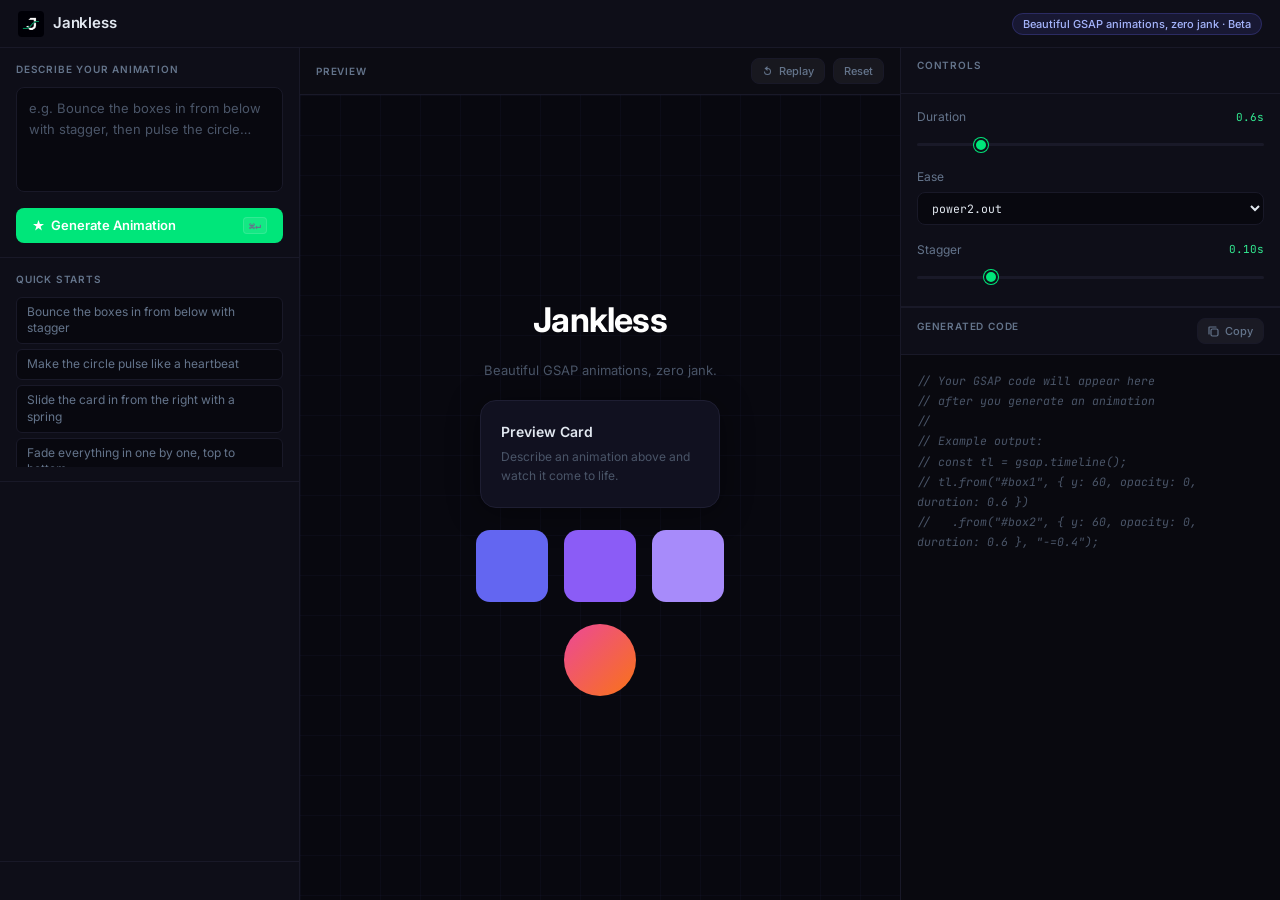
==== index.html @ 8157ffd9 "Move controls to top-right, code to bottom-right" ====
<!DOCTYPE html>
<html lang="en">
<head>
  <meta charset="UTF-8">
  <meta name="viewport" content="width=device-width, initial-scale=1.0">
  <title>Jankless — Unjank your Animations</title>
  <link rel="icon" type="image/png" href="assets-logo/electric green j.png">

  <!-- Open Graph / link preview -->
  <meta property="og:type"        content="website">
  <meta property="og:url"         content="https://jankless.netlify.app">
  <meta property="og:title"       content="Jankless — Unjank your Animations">
  <meta property="og:description" content="AI-powered GSAP animation studio. Describe what you want, get production-ready animation code instantly.">
  <meta property="og:image"       content="https://jankless.netlify.app/assets-logo/og-image.png">
  <meta property="og:image:width"  content="1200">
  <meta property="og:image:height" content="630">

  <!-- Twitter / X -->
  <meta name="twitter:card"        content="summary_large_image">
  <meta name="twitter:title"       content="Jankless — Unjank your Animations">
  <meta name="twitter:description" content="AI-powered GSAP animation studio. Describe what you want, get production-ready animation code instantly.">
  <meta name="twitter:image"       content="https://jankless.netlify.app/assets-logo/og-image.png">
  <link rel="stylesheet" href="style.css">
  <link rel="preconnect" href="https://fonts.googleapis.com">
  <link href="https://fonts.googleapis.com/css2?family=Inter:wght@400;500;600;700&family=JetBrains+Mono:wght@400;500&display=swap" rel="stylesheet">
</head>
<body>
  <header>
    <div class="logo">
      <img src="assets-logo/electric green j.png" alt="Jankless" class="logo-icon">
      Jankless
    </div>
    <div class="header-right">
      <span class="badge">Beautiful GSAP animations, zero jank · Beta</span>
    </div>
  </header>

  <main>
    <!-- LEFT: Controls -->
    <aside class="panel panel-left">

      <div class="panel-section">
        <label class="panel-label">Describe your animation</label>
        <textarea
          id="prompt"
          class="prompt-input"
          placeholder="e.g. Bounce the boxes in from below with stagger, then pulse the circle…"
          rows="4"
        ></textarea>
        <button id="generate-btn" class="btn btn-primary">
          <svg width="13" height="13" viewBox="0 0 13 13" fill="none">
            <path d="M6.5 1L7.9 5H12L8.6 7.4 9.9 11.5 6.5 9 3.1 11.5 4.4 7.4 1 5H5.1L6.5 1Z" fill="currentColor"/>
          </svg>
          Generate Animation
          <span class="kbd">⌘↵</span>
        </button>
      </div>

      <div class="panel-section suggestions-section">
        <label class="panel-label">Quick starts</label>
        <div id="suggestions" class="suggestions"></div>
      </div>

      <div class="status-bar">
        <div id="status" class="status"></div>
      </div>
    </aside>

    <!-- CENTER: Canvas -->
    <div class="panel panel-center">
      <div class="canvas-header">
        <span class="canvas-label">Preview</span>
        <div class="canvas-controls">
          <button id="replay-btn" class="btn btn-sm">
            <svg width="11" height="11" viewBox="0 0 11 11" fill="none">
              <path d="M2 5.5A3.5 3.5 0 1 0 5.5 2V0L2.5 2.5 5.5 5V3A2.5 2.5 0 1 1 3 5.5H2Z" fill="currentColor"/>
            </svg>
            Replay
          </button>
          <button id="reset-btn" class="btn btn-sm">Reset</button>
        </div>
      </div>
      <iframe
        id="canvas-frame"
        src="sandbox.html"
        sandbox="allow-scripts allow-same-origin"
        class="canvas-frame"
        title="Animation Preview"
      ></iframe>
    </div>

    <!-- RIGHT: Controls (top) + Code (bottom) -->
    <aside class="panel panel-right">

      <!-- TOP: Controls -->
      <div class="right-controls">
        <div class="panel-header">
          <span class="panel-label">Controls</span>
        </div>
        <div class="controls-body">
          <div class="control-group">
            <div class="control-row">
              <span class="control-label">Duration</span>
              <span class="control-value" id="duration-val">0.6s</span>
            </div>
            <input type="range" id="duration" class="slider" min="0.1" max="3" step="0.1" value="0.6">
          </div>

          <div class="control-group">
            <div class="control-row">
              <span class="control-label">Ease</span>
            </div>
            <select id="ease" class="select">
              <option value="power2.out">power2.out</option>
              <option value="power3.out">power3.out</option>
              <option value="expo.out">expo.out</option>
              <option value="elastic.out(1,0.3)">elastic.out</option>
              <option value="back.out(1.7)">back.out</option>
              <option value="bounce.out">bounce.out</option>
              <option value="sine.inOut">sine.inOut</option>
              <option value="linear">linear</option>
            </select>
          </div>

          <div class="control-group">
            <div class="control-row">
              <span class="control-label">Stagger</span>
              <span class="control-value" id="stagger-val">0.10s</span>
            </div>
            <input type="range" id="stagger" class="slider" min="0" max="0.5" step="0.05" value="0.1">
          </div>
        </div>
      </div>

      <!-- BOTTOM: Generated Code -->
      <div class="right-code">
        <div class="panel-header">
          <span class="panel-label">Generated Code</span>
          <button id="copy-btn" class="btn btn-sm">
            <svg width="11" height="11" viewBox="0 0 11 11" fill="none">
              <rect x="3" y="3" width="7" height="7" rx="1.5" stroke="currentColor" stroke-width="1.2"/>
              <path d="M1 8V1.5A.5.5 0 0 1 1.5 1H8" stroke="currentColor" stroke-width="1.2" stroke-linecap="round"/>
            </svg>
            Copy
          </button>
        </div>
        <pre id="code-display" class="code-display"><span class="code-placeholder">// Your GSAP code will appear here
// after you generate an animation
//
// Example output:
// const tl = gsap.timeline();
// tl.from("#box1", { y: 60, opacity: 0, duration: 0.6 })
//   .from("#box2", { y: 60, opacity: 0, duration: 0.6 }, "-=0.4");</span></pre>
      </div>

    </aside>
  </main>

  <script src="app.js"></script>
</body>
</html>
---- style.css ----
/* Jankless — AI GSAP Studio */

:root {
  --bg:         #08080f;
  --panel-bg:   #0e0e18;
  --border:     #191928;
  --accent:     #00e67a;
  --accent-h:   #33ed93;
  --text:       #e2e8f0;
  --muted:      #4a5568;
  --muted-mid:  #64748b;
  --success:    #22c55e;
  --error:      #ef4444;
  --warning:    #f59e0b;
  --code-bg:    #09090f;
  --radius:     8px;
  --radius-lg:  12px;
}

*, *::before, *::after { margin: 0; padding: 0; box-sizing: border-box; }

html, body {
  height: 100%;
  font-family: 'Inter', -apple-system, BlinkMacSystemFont, sans-serif;
  background: var(--bg);
  color: var(--text);
  font-size: 13px;
  line-height: 1.5;
  overflow: hidden;
  -webkit-font-smoothing: antialiased;
}

/* ─── Header ──────────────────────────────────────── */

header {
  display: flex;
  align-items: center;
  justify-content: space-between;
  padding: 0 18px;
  height: 48px;
  border-bottom: 1px solid var(--border);
  background: var(--panel-bg);
  flex-shrink: 0;
  position: relative;
  z-index: 10;
}

.logo {
  display: flex;
  align-items: center;
  gap: 9px;
  font-weight: 600;
  font-size: 15px;
  color: var(--text);
  letter-spacing: -0.2px;
}

.logo-icon {
  width: 26px;
  height: 26px;
  object-fit: contain;
  border-radius: 4px;
}

.badge {
  background: rgba(99,102,241,0.12);
  color: #a5b4fc;
  border: 1px solid rgba(99,102,241,0.25);
  border-radius: 20px;
  padding: 3px 10px;
  font-size: 11px;
  font-weight: 500;
}

/* ─── Layout ──────────────────────────────────────── */

main {
  display: grid;
  grid-template-columns: 300px 1fr 380px;
  height: calc(100vh - 48px);
}

.panel {
  display: flex;
  flex-direction: column;
  overflow: hidden;
}

.panel-left {
  background: var(--panel-bg);
  border-right: 1px solid var(--border);
}

.panel-center {
  background: var(--bg);
}

.panel-right {
  background: var(--panel-bg);
  border-left: 1px solid var(--border);
}

/* ─── Right panel split ────────────────────────────── */

.right-controls {
  flex-shrink: 0;
  border-bottom: 2px solid var(--border);
  display: flex;
  flex-direction: column;
}

.controls-body {
  padding: 14px 16px 6px;
  overflow-y: auto;
}

.right-code {
  flex: 1;
  display: flex;
  flex-direction: column;
  min-height: 0;
}

/* ─── Panel Sections ──────────────────────────────── */

.panel-section {
  padding: 14px 16px;
  border-bottom: 1px solid var(--border);
  flex-shrink: 0;
}

.suggestions-section {
  flex-shrink: 0;
}

.status-bar {
  border-top: 1px solid var(--border);
  margin-top: auto;
  flex-shrink: 0;
}

.panel-label {
  display: block;
  font-size: 10px;
  font-weight: 600;
  text-transform: uppercase;
  letter-spacing: 0.08em;
  color: var(--muted-mid);
  margin-bottom: 10px;
}

/* ─── Prompt ──────────────────────────────────────── */

.prompt-input {
  width: 100%;
  background: var(--bg);
  border: 1px solid var(--border);
  border-radius: var(--radius);
  color: var(--text);
  font-family: inherit;
  font-size: 13px;
  padding: 10px 12px;
  resize: none;
  outline: none;
  line-height: 1.6;
  transition: border-color 0.15s;
}

.prompt-input:focus {
  border-color: var(--accent);
}

.prompt-input::placeholder {
  color: var(--muted);
}

/* ─── Buttons ─────────────────────────────────────── */

.btn {
  display: inline-flex;
  align-items: center;
  gap: 6px;
  border: none;
  cursor: pointer;
  font-family: inherit;
  font-weight: 500;
  border-radius: var(--radius);
  transition: all 0.15s ease;
  white-space: nowrap;
}

.btn-primary {
  width: 100%;
  justify-content: center;
  background: var(--accent);
  color: white;
  padding: 9px 16px;
  font-size: 13px;
  margin-top: 10px;
  font-weight: 600;
}

.btn-primary:hover:not(:disabled) {
  background: var(--accent-h);
  transform: translateY(-1px);
  box-shadow: 0 4px 12px rgba(99,102,241,0.35);
}

.btn-primary:active:not(:disabled) {
  transform: translateY(0);
}

.btn-primary:disabled {
  opacity: 0.45;
  cursor: not-allowed;
}

.btn-primary.generating {
  animation: pulse-btn 1.5s ease-in-out infinite;
}

@keyframes pulse-btn {
  0%, 100% { opacity: 1; }
  50% { opacity: 0.65; }
}

.kbd {
  margin-left: auto;
  background: rgba(255,255,255,0.08);
  border: 1px solid rgba(255,255,255,0.12);
  border-radius: 4px;
  padding: 1px 5px;
  font-size: 10px;
  font-family: 'JetBrains Mono', monospace;
  color: var(--muted-mid);
}

.btn-sm {
  background: rgba(255,255,255,0.05);
  border: 1px solid var(--border);
  color: var(--muted-mid);
  padding: 5px 10px;
  font-size: 11px;
}

.btn-sm:hover {
  background: rgba(255,255,255,0.09);
  color: var(--text);
  border-color: rgba(255,255,255,0.15);
}

/* ─── Suggestions ─────────────────────────────────── */

.suggestions {
  display: flex;
  flex-direction: column;
  gap: 5px;
  max-height: 170px;
  overflow-y: auto;
}

.suggestion-chip {
  background: var(--bg);
  border: 1px solid var(--border);
  border-radius: 6px;
  color: var(--muted-mid);
  padding: 6px 10px;
  font-family: inherit;
  font-size: 12px;
  text-align: left;
  cursor: pointer;
  transition: all 0.15s;
  line-height: 1.4;
}

.suggestion-chip:hover {
  border-color: rgba(99,102,241,0.5);
  color: var(--text);
  background: rgba(99,102,241,0.06);
}

/* ─── Controls ────────────────────────────────────── */

.control-group {
  margin-bottom: 16px;
}

.control-row {
  display: flex;
  justify-content: space-between;
  align-items: center;
  margin-bottom: 6px;
}

.control-label {
  font-size: 12px;
  color: var(--muted-mid);
}

.control-value {
  font-size: 11px;
  color: var(--accent-h);
  font-family: 'JetBrains Mono', monospace;
}

.slider {
  width: 100%;
  -webkit-appearance: none;
  height: 3px;
  background: var(--border);
  border-radius: 2px;
  outline: none;
  cursor: pointer;
}

.slider::-webkit-slider-thumb {
  -webkit-appearance: none;
  width: 14px;
  height: 14px;
  border-radius: 50%;
  background: var(--accent);
  cursor: pointer;
  border: 2px solid var(--panel-bg);
  box-shadow: 0 0 0 1px var(--accent);
  transition: transform 0.1s;
}

.slider::-webkit-slider-thumb:hover {
  transform: scale(1.2);
}

.select {
  width: 100%;
  background: var(--bg);
  border: 1px solid var(--border);
  border-radius: var(--radius);
  color: var(--text);
  font-family: 'JetBrains Mono', monospace;
  font-size: 11.5px;
  padding: 7px 10px;
  outline: none;
  cursor: pointer;
  transition: border-color 0.15s;
}

.select:focus {
  border-color: var(--accent);
}

/* ─── Status ──────────────────────────────────────── */

.status {
  padding: 10px 16px;
  font-size: 12px;
  color: var(--muted-mid);
  min-height: 38px;
  display: flex;
  align-items: center;
}

.status.loading  { color: var(--accent-h); }
.status.success  { color: var(--success); }
.status.error    { color: var(--error); }

/* ─── Canvas Panel ────────────────────────────────── */

.canvas-header {
  display: flex;
  align-items: center;
  justify-content: space-between;
  padding: 10px 16px;
  border-bottom: 1px solid var(--border);
  flex-shrink: 0;
  background: rgba(255,255,255,0.015);
}

.canvas-label {
  font-size: 10px;
  font-weight: 600;
  text-transform: uppercase;
  letter-spacing: 0.08em;
  color: var(--muted-mid);
}

.canvas-controls {
  display: flex;
  gap: 8px;
}

.canvas-frame {
  width: 100%;
  flex: 1;
  border: none;
  display: block;
  min-height: 0;
}

/* ─── Code Panel ──────────────────────────────────── */

.panel-header {
  display: flex;
  align-items: center;
  justify-content: space-between;
  padding: 10px 16px;
  border-bottom: 1px solid var(--border);
  flex-shrink: 0;
}

.code-display {
  flex: 1;
  overflow-y: auto;
  padding: 16px;
  font-family: 'JetBrains Mono', monospace;
  font-size: 11.5px;
  line-height: 1.75;
  color: #6effc0;
  white-space: pre-wrap;
  word-break: break-word;
  background: var(--code-bg);
  min-height: 0;
}

.code-placeholder {
  color: var(--muted);
  font-style: italic;
}

/* ─── Scrollbars ──────────────────────────────────── */

::-webkit-scrollbar { width: 5px; }
::-webkit-scrollbar-track { background: transparent; }
::-webkit-scrollbar-thumb {
  background: var(--border);
  border-radius: 3px;
}
::-webkit-scrollbar-thumb:hover { background: var(--muted); }
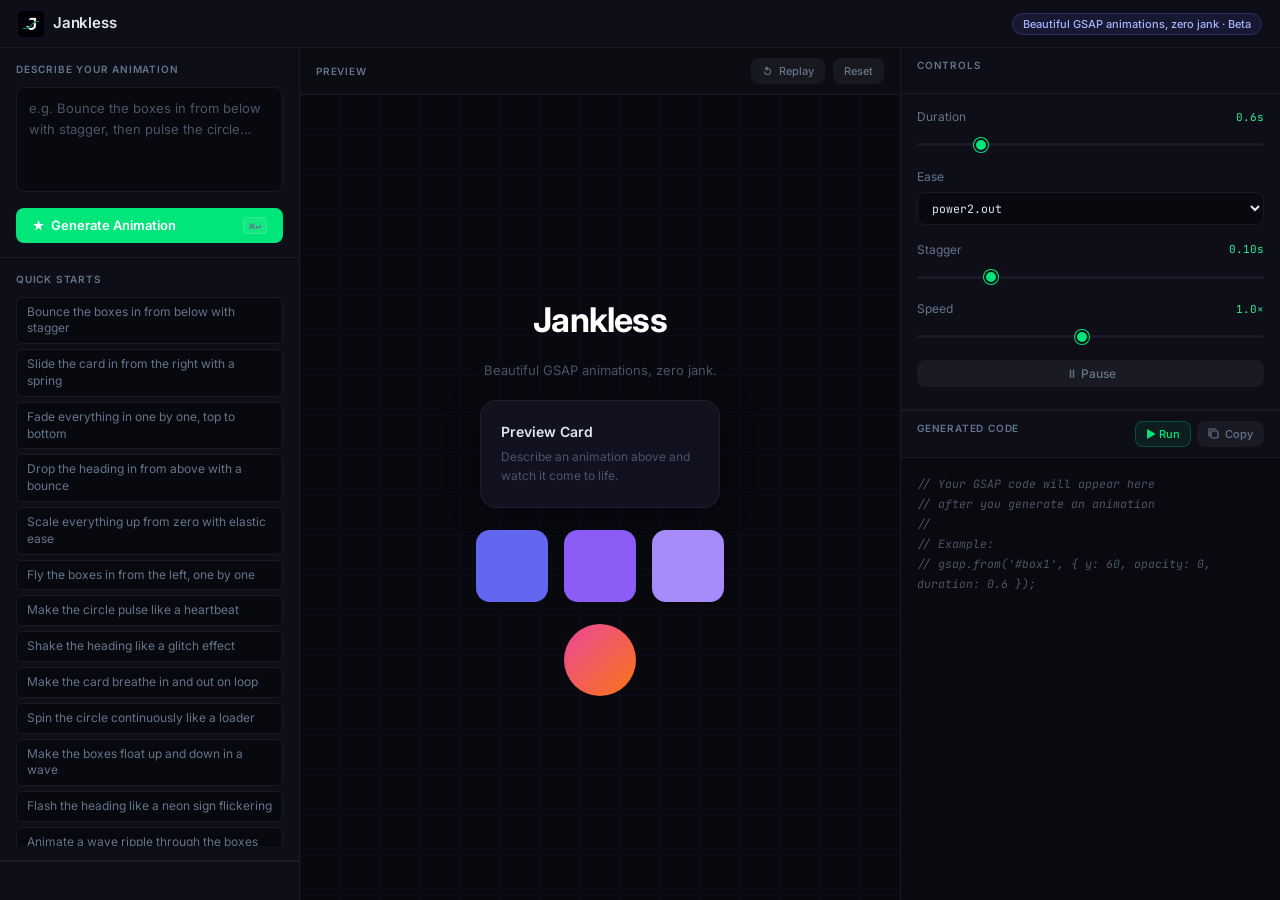
==== commit e8344d16: "Add editable code editor, speed slider, and pause/play controls" ====
--- a/index.html
+++ b/index.html
@@ -129,6 +129,18 @@
             </div>
             <input type="range" id="stagger" class="slider" min="0" max="0.5" step="0.05" value="0.1">
           </div>
+
+          <div class="control-group">
+            <div class="control-row">
+              <span class="control-label">Speed</span>
+              <span class="control-value" id="timescale-val">1.0×</span>
+            </div>
+            <input type="range" id="timescale" class="slider" min="0.1" max="2" step="0.1" value="1">
+          </div>
+
+          <div class="control-group">
+            <button id="pause-btn" class="btn btn-sm btn-transport">⏸ Pause</button>
+          </div>
         </div>
       </div>
 
@@ -136,21 +148,23 @@
       <div class="right-code">
         <div class="panel-header">
           <span class="panel-label">Generated Code</span>
-          <button id="copy-btn" class="btn btn-sm">
-            <svg width="11" height="11" viewBox="0 0 11 11" fill="none">
-              <rect x="3" y="3" width="7" height="7" rx="1.5" stroke="currentColor" stroke-width="1.2"/>
-              <path d="M1 8V1.5A.5.5 0 0 1 1.5 1H8" stroke="currentColor" stroke-width="1.2" stroke-linecap="round"/>
-            </svg>
-            Copy
-          </button>
+          <div class="code-actions">
+            <button id="run-btn" class="btn btn-sm btn-run">▶ Run</button>
+            <button id="copy-btn" class="btn btn-sm">
+              <svg width="11" height="11" viewBox="0 0 11 11" fill="none">
+                <rect x="3" y="3" width="7" height="7" rx="1.5" stroke="currentColor" stroke-width="1.2"/>
+                <path d="M1 8V1.5A.5.5 0 0 1 1.5 1H8" stroke="currentColor" stroke-width="1.2" stroke-linecap="round"/>
+              </svg>
+              Copy
+            </button>
+          </div>
         </div>
-        <pre id="code-display" class="code-display"><span class="code-placeholder">// Your GSAP code will appear here
-// after you generate an animation
-//
-// Example output:
-// const tl = gsap.timeline();
-// tl.from("#box1", { y: 60, opacity: 0, duration: 0.6 })
-//   .from("#box2", { y: 60, opacity: 0, duration: 0.6 }, "-=0.4");</span></pre>
+        <textarea
+          id="code-display"
+          class="code-display"
+          spellcheck="false"
+          placeholder="// Your GSAP code will appear here&#10;// after you generate an animation&#10;//&#10;// Example:&#10;// gsap.from('#box1', { y: 60, opacity: 0, duration: 0.6 });"
+        ></textarea>
       </div>
 
     </aside>
--- a/style.css
+++ b/style.css
@@ -130,7 +130,10 @@
 }
 
 .suggestions-section {
-  flex-shrink: 0;
+  flex: 1;
+  overflow: hidden;
+  display: flex;
+  flex-direction: column;
 }
 
 .status-bar {
@@ -255,8 +258,9 @@
   display: flex;
   flex-direction: column;
   gap: 5px;
-  max-height: 170px;
+  flex: 1;
   overflow-y: auto;
+  padding-bottom: 8px;
 }
 
 .suggestion-chip {
@@ -414,15 +418,61 @@
   font-size: 11.5px;
   line-height: 1.75;
   color: #6effc0;
-  white-space: pre-wrap;
+  white-space: pre;
   word-break: break-word;
   background: var(--code-bg);
   min-height: 0;
-}
-
-.code-placeholder {
+  /* textarea resets */
+  border: none;
+  outline: none;
+  resize: none;
+  width: 100%;
+  tab-size: 2;
+}
+
+.code-display::placeholder {
   color: var(--muted);
   font-style: italic;
+  white-space: pre-line;
+}
+
+.code-display:disabled {
+  opacity: 0.55;
+  cursor: not-allowed;
+}
+
+/* ─── Code panel header actions ──────────────────── */
+
+.code-actions {
+  display: flex;
+  gap: 6px;
+  align-items: center;
+}
+
+.btn-run {
+  background: rgba(0,230,122,0.08);
+  border: 1px solid rgba(0,230,122,0.25);
+  color: var(--accent);
+}
+
+.btn-run:hover {
+  background: rgba(0,230,122,0.15);
+  border-color: rgba(0,230,122,0.45);
+  color: var(--accent-h);
+}
+
+/* ─── Transport controls ──────────────────────────── */
+
+.btn-transport {
+  width: 100%;
+  justify-content: center;
+  font-size: 12px;
+}
+
+.btn-transport.paused {
+  background: rgba(0,230,122,0.08);
+  border-color: rgba(0,230,122,0.3);
+  color: var(--accent);
 }
 
 /* ─── Scrollbars ──────────────────────────────────── */
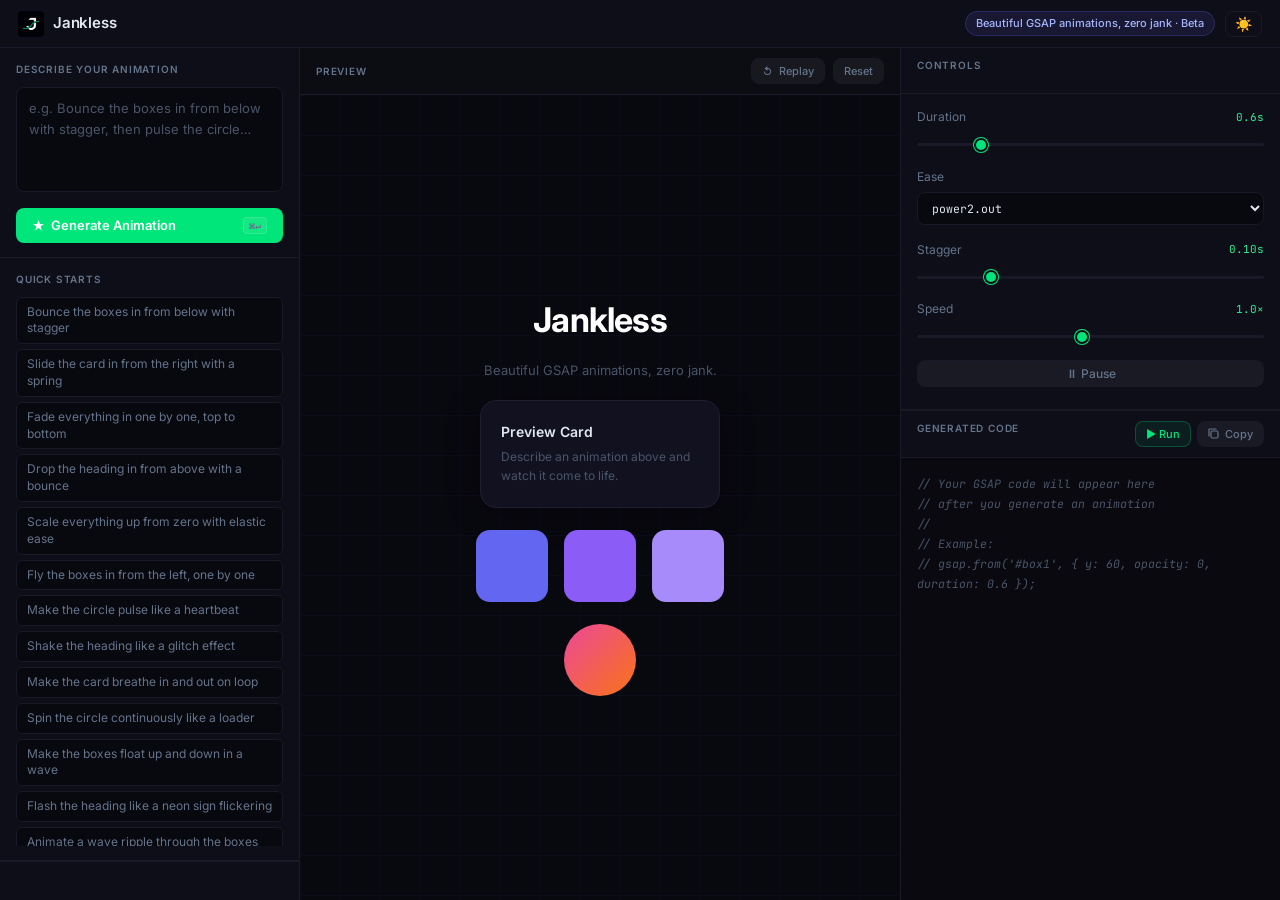
==== commit 8af08072: "Add light/dark mode toggle with localStorage persistence" ====
--- a/index.html
+++ b/index.html
@@ -30,8 +30,9 @@
       <img src="assets-logo/electric green j.png" alt="Jankless" class="logo-icon">
       Jankless
     </div>
-    <div class="header-right">
+    <div class="header-right" style="display:flex;align-items:center;gap:10px;">
       <span class="badge">Beautiful GSAP animations, zero jank · Beta</span>
+      <button id="theme-btn" class="btn-theme" title="Toggle light / dark mode">☀️</button>
     </div>
   </header>
 
--- a/style.css
+++ b/style.css
@@ -13,8 +13,27 @@
   --error:      #ef4444;
   --warning:    #f59e0b;
   --code-bg:    #09090f;
+  --code-color: #6effc0;
   --radius:     8px;
   --radius-lg:  12px;
+}
+
+/* ─── Light mode overrides ────────────────────────── */
+
+[data-theme="light"] {
+  --bg:         #f0f4f8;
+  --panel-bg:   #ffffff;
+  --border:     #dde3ec;
+  --accent:     #00a852;
+  --accent-h:   #00c462;
+  --text:       #1a202c;
+  --muted:      #b0bec5;
+  --muted-mid:  #64748b;
+  --success:    #16a34a;
+  --error:      #dc2626;
+  --warning:    #d97706;
+  --code-bg:    #f1f5f9;
+  --code-color: #166534;
 }
 
 *, *::before, *::after { margin: 0; padding: 0; box-sizing: border-box; }
@@ -417,7 +436,7 @@
   font-family: 'JetBrains Mono', monospace;
   font-size: 11.5px;
   line-height: 1.75;
-  color: #6effc0;
+  color: var(--code-color);
   white-space: pre;
   word-break: break-word;
   background: var(--code-bg);
@@ -475,6 +494,73 @@
   color: var(--accent);
 }
 
+/* ─── Theme toggle button ─────────────────────────── */
+
+.btn-theme {
+  background: transparent;
+  border: 1px solid var(--border);
+  color: var(--muted-mid);
+  padding: 5px 9px;
+  font-size: 14px;
+  line-height: 1;
+  border-radius: var(--radius);
+  cursor: pointer;
+  transition: all 0.15s;
+}
+
+.btn-theme:hover {
+  border-color: rgba(255,255,255,0.2);
+  color: var(--text);
+  background: rgba(255,255,255,0.06);
+}
+
+[data-theme="light"] .btn-theme:hover {
+  border-color: rgba(0,0,0,0.15);
+  background: rgba(0,0,0,0.04);
+}
+
+/* ─── Light mode component overrides ─────────────── */
+
+[data-theme="light"] .badge {
+  background: rgba(0,168,82,0.08);
+  color: #166534;
+  border-color: rgba(0,168,82,0.2);
+}
+
+[data-theme="light"] .suggestion-chip {
+  background: #f8fafc;
+  color: #475569;
+}
+
+[data-theme="light"] .suggestion-chip:hover {
+  background: rgba(0,168,82,0.06);
+  border-color: rgba(0,168,82,0.3);
+  color: var(--text);
+}
+
+[data-theme="light"] .btn-run {
+  background: rgba(0,168,82,0.08);
+  border-color: rgba(0,168,82,0.25);
+}
+
+[data-theme="light"] .btn-run:hover {
+  background: rgba(0,168,82,0.14);
+  border-color: rgba(0,168,82,0.4);
+}
+
+[data-theme="light"] .btn-transport.paused {
+  background: rgba(0,168,82,0.08);
+  border-color: rgba(0,168,82,0.3);
+}
+
+[data-theme="light"] .btn-primary:hover:not(:disabled) {
+  box-shadow: 0 4px 12px rgba(0,168,82,0.25);
+}
+
+[data-theme="light"] header {
+  box-shadow: 0 1px 0 var(--border);
+}
+
 /* ─── Scrollbars ──────────────────────────────────── */
 
 ::-webkit-scrollbar { width: 5px; }
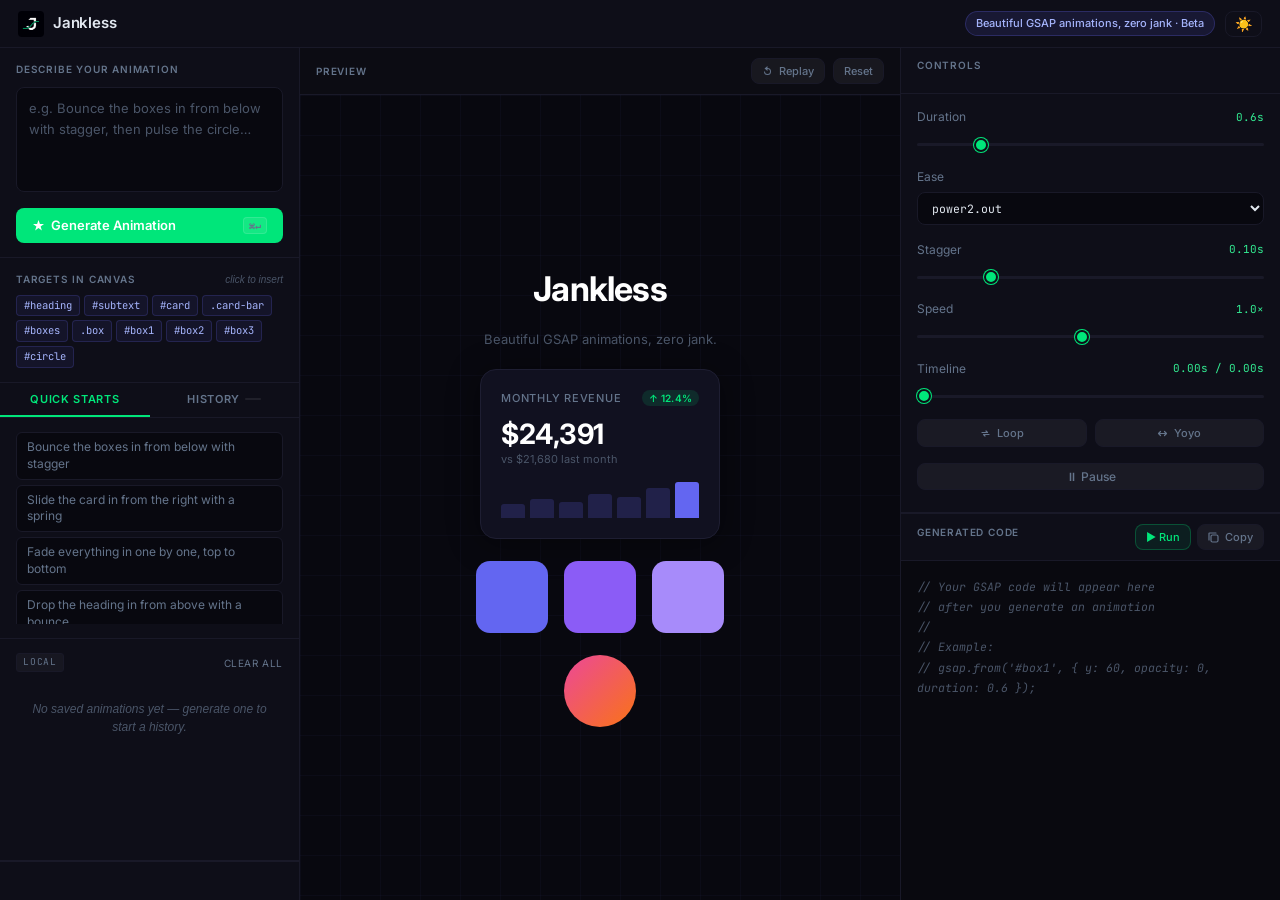
==== commit bb54b692: "Tier 1: timeline scrubber, loop/yoyo, targets, history (Supabase-ready) - Heading visibility: scoped" ====
--- a/index.html
+++ b/index.html
@@ -57,9 +57,29 @@
         </button>
       </div>
 
-      <div class="panel-section suggestions-section">
-        <label class="panel-label">Quick starts</label>
+      <div class="panel-section">
+        <div class="panel-label-row">
+          <label class="panel-label" style="margin-bottom:0;">Targets in canvas</label>
+          <span class="hint" title="Click a chip to insert this selector into your prompt.">click to insert</span>
+        </div>
+        <div id="targets" class="targets-row"></div>
+      </div>
+
+      <div class="panel-tabs">
+        <button class="panel-tab active" data-pane="quickstarts-section">Quick starts</button>
+        <button class="panel-tab" data-pane="history-section">History <span id="history-count" class="tab-count"></span></button>
+      </div>
+
+      <div class="panel-section suggestions-section" id="quickstarts-section">
         <div id="suggestions" class="suggestions"></div>
+      </div>
+
+      <div class="panel-section history-section" id="history-section" hidden>
+        <div class="history-header">
+          <span class="history-backend" id="history-backend">local</span>
+          <button id="history-clear" class="link-btn" title="Clear all saved animations">clear all</button>
+        </div>
+        <div id="history-list" class="history-list"></div>
       </div>
 
       <div class="status-bar">
@@ -137,6 +157,31 @@
               <span class="control-value" id="timescale-val">1.0×</span>
             </div>
             <input type="range" id="timescale" class="slider" min="0.1" max="2" step="0.1" value="1">
+          </div>
+
+          <div class="control-group">
+            <div class="control-row">
+              <span class="control-label">Timeline</span>
+              <span class="control-value" id="timeline-val">0.00s / 0.00s</span>
+            </div>
+            <input type="range" id="timeline-scrub" class="slider" min="0" max="1000" step="1" value="0">
+          </div>
+
+          <div class="control-group">
+            <div class="toggle-row">
+              <button id="loop-btn" class="btn btn-sm btn-toggle" title="Repeat the animation forever">
+                <svg width="11" height="11" viewBox="0 0 11 11" fill="none">
+                  <path d="M2 4.5h5.5L6 3M9 6.5H3.5L5 8" stroke="currentColor" stroke-width="1.2" stroke-linecap="round" stroke-linejoin="round"/>
+                </svg>
+                Loop
+              </button>
+              <button id="yoyo-btn" class="btn btn-sm btn-toggle" title="Play forward, then reverse, then forward…">
+                <svg width="11" height="11" viewBox="0 0 11 11" fill="none">
+                  <path d="M1.5 5.5h8M3.5 3.5L1.5 5.5l2 2M7.5 3.5l2 2-2 2" stroke="currentColor" stroke-width="1.2" stroke-linecap="round" stroke-linejoin="round"/>
+                </svg>
+                Yoyo
+              </button>
+            </div>
           </div>
 
           <div class="control-group">
@@ -171,6 +216,35 @@
     </aside>
   </main>
 
+  <!-- Mobile tab bar (hidden on desktop via CSS) -->
+  <nav class="mobile-tabs">
+    <button class="mobile-tab active" data-tab="create">
+      <svg viewBox="0 0 20 20" fill="none" xmlns="http://www.w3.org/2000/svg">
+        <path d="M13.586 3.586a2 2 0 1 1 2.828 2.828l-8.5 8.5A2 2 0 0 1 6.5 15.5H5a1 1 0 0 1-1-1v-1.5a2 2 0 0 1 .586-1.414l8.5-8.5Z" stroke="currentColor" stroke-width="1.5" stroke-linecap="round" stroke-linejoin="round"/>
+      </svg>
+      Create
+    </button>
+    <button class="mobile-tab" data-tab="preview">
+      <svg viewBox="0 0 20 20" fill="none" xmlns="http://www.w3.org/2000/svg">
+        <path d="M6.5 5.5 14 10l-7.5 4.5V5.5Z" stroke="currentColor" stroke-width="1.5" stroke-linecap="round" stroke-linejoin="round"/>
+        <circle cx="10" cy="10" r="8" stroke="currentColor" stroke-width="1.5"/>
+      </svg>
+      Preview
+    </button>
+    <button class="mobile-tab" data-tab="tweak">
+      <svg viewBox="0 0 20 20" fill="none" xmlns="http://www.w3.org/2000/svg">
+        <path d="M4 6h12M4 10h7M4 14h10" stroke="currentColor" stroke-width="1.5" stroke-linecap="round"/>
+        <circle cx="14" cy="6" r="2" stroke="currentColor" stroke-width="1.5"/>
+        <circle cx="9" cy="10" r="2" stroke="currentColor" stroke-width="1.5"/>
+        <circle cx="12" cy="14" r="2" stroke="currentColor" stroke-width="1.5"/>
+      </svg>
+      Tweak
+    </button>
+  </nav>
+
+  <!-- Optional Supabase: uncomment to enable cloud history. -->
+  <!-- <script src="https://cdn.jsdelivr.net/npm/@supabase/supabase-js@2"></script> -->
+  <script src="storage.js"></script>
   <script src="app.js"></script>
 </body>
 </html>
--- a/style.css
+++ b/style.css
@@ -561,6 +561,263 @@
   box-shadow: 0 1px 0 var(--border);
 }
 
+/* ─── Toggle buttons (Loop / Yoyo) ────────────────── */
+
+.toggle-row {
+  display: flex;
+  gap: 8px;
+}
+
+.btn-toggle {
+  flex: 1;
+  justify-content: center;
+  font-size: 11px;
+  padding: 6px 8px;
+}
+
+.btn-toggle.active {
+  background: rgba(0,230,122,0.1);
+  border-color: rgba(0,230,122,0.4);
+  color: var(--accent);
+}
+
+[data-theme="light"] .btn-toggle.active {
+  background: rgba(0,168,82,0.08);
+  border-color: rgba(0,168,82,0.35);
+  color: var(--accent);
+}
+
+/* ─── Targets row ─────────────────────────────────── */
+
+.panel-label-row {
+  display: flex;
+  align-items: baseline;
+  justify-content: space-between;
+  margin-bottom: 8px;
+}
+
+.hint {
+  font-size: 10px;
+  color: var(--muted);
+  font-style: italic;
+}
+
+.targets-row {
+  display: flex;
+  flex-wrap: wrap;
+  gap: 4px;
+  max-height: 84px;
+  overflow-y: auto;
+}
+
+.target-chip {
+  background: rgba(99,102,241,0.08);
+  border: 1px solid rgba(99,102,241,0.2);
+  color: #a5b4fc;
+  font-family: 'JetBrains Mono', monospace;
+  font-size: 10.5px;
+  padding: 2px 7px;
+  border-radius: 4px;
+  cursor: pointer;
+  transition: all 0.12s;
+  line-height: 1.5;
+}
+
+.target-chip:hover {
+  background: rgba(99,102,241,0.18);
+  border-color: rgba(99,102,241,0.45);
+  color: #c7d2fe;
+}
+
+[data-theme="light"] .target-chip {
+  background: rgba(99,102,241,0.07);
+  border-color: rgba(99,102,241,0.22);
+  color: #4338ca;
+}
+
+[data-theme="light"] .target-chip:hover {
+  background: rgba(99,102,241,0.14);
+  color: #312e81;
+}
+
+/* ─── Panel tabs (Quick starts / History) ─────────── */
+
+.panel-tabs {
+  display: flex;
+  border-bottom: 1px solid var(--border);
+  background: var(--panel-bg);
+  flex-shrink: 0;
+}
+
+.panel-tab {
+  flex: 1;
+  background: transparent;
+  border: none;
+  color: var(--muted-mid);
+  font-family: inherit;
+  font-size: 11px;
+  font-weight: 600;
+  text-transform: uppercase;
+  letter-spacing: 0.06em;
+  padding: 9px 12px;
+  cursor: pointer;
+  border-bottom: 2px solid transparent;
+  transition: all 0.15s;
+  display: flex;
+  align-items: center;
+  justify-content: center;
+  gap: 5px;
+}
+
+.panel-tab:hover {
+  color: var(--text);
+}
+
+.panel-tab.active {
+  color: var(--accent);
+  border-bottom-color: var(--accent);
+}
+
+.tab-count {
+  background: rgba(255,255,255,0.08);
+  color: var(--muted-mid);
+  font-size: 10px;
+  font-weight: 500;
+  padding: 1px 6px;
+  border-radius: 8px;
+  min-width: 16px;
+  text-align: center;
+}
+
+.panel-tab.active .tab-count {
+  background: rgba(0,230,122,0.15);
+  color: var(--accent);
+}
+
+[data-theme="light"] .tab-count {
+  background: rgba(0,0,0,0.06);
+}
+
+[data-theme="light"] .panel-tab.active .tab-count {
+  background: rgba(0,168,82,0.12);
+}
+
+/* ─── History list ────────────────────────────────── */
+
+.history-section {
+  flex: 1;
+  overflow: hidden;
+  display: flex;
+  flex-direction: column;
+}
+
+.history-header {
+  display: flex;
+  align-items: center;
+  justify-content: space-between;
+  margin-bottom: 8px;
+}
+
+.history-backend {
+  font-family: 'JetBrains Mono', monospace;
+  font-size: 9.5px;
+  text-transform: uppercase;
+  letter-spacing: 0.08em;
+  color: var(--muted-mid);
+  background: rgba(255,255,255,0.04);
+  border: 1px solid var(--border);
+  padding: 1px 6px;
+  border-radius: 3px;
+}
+
+.history-backend.supabase {
+  color: #34d399;
+  border-color: rgba(52,211,153,0.3);
+  background: rgba(52,211,153,0.08);
+}
+
+.link-btn {
+  background: transparent;
+  border: none;
+  color: var(--muted-mid);
+  font-family: inherit;
+  font-size: 10px;
+  text-transform: uppercase;
+  letter-spacing: 0.06em;
+  cursor: pointer;
+  padding: 0;
+}
+
+.link-btn:hover { color: var(--error); }
+
+.history-list {
+  display: flex;
+  flex-direction: column;
+  gap: 4px;
+  flex: 1;
+  overflow-y: auto;
+  padding-bottom: 8px;
+}
+
+.history-item {
+  background: var(--bg);
+  border: 1px solid var(--border);
+  border-radius: 6px;
+  padding: 8px 10px;
+  cursor: pointer;
+  transition: all 0.12s;
+  position: relative;
+}
+
+.history-item:hover {
+  border-color: rgba(99,102,241,0.4);
+  background: rgba(99,102,241,0.04);
+}
+
+.history-item-prompt {
+  font-size: 12px;
+  color: var(--text);
+  line-height: 1.4;
+  margin-bottom: 4px;
+  overflow: hidden;
+  text-overflow: ellipsis;
+  display: -webkit-box;
+  -webkit-line-clamp: 2;
+  -webkit-box-orient: vertical;
+}
+
+.history-item-meta {
+  display: flex;
+  justify-content: space-between;
+  align-items: center;
+  font-size: 10px;
+  color: var(--muted-mid);
+  font-family: 'JetBrains Mono', monospace;
+}
+
+.history-item-delete {
+  background: transparent;
+  border: none;
+  color: var(--muted);
+  font-size: 13px;
+  cursor: pointer;
+  padding: 0 4px;
+  line-height: 1;
+  opacity: 0;
+  transition: opacity 0.12s, color 0.12s;
+}
+
+.history-item:hover .history-item-delete { opacity: 1; }
+.history-item-delete:hover { color: var(--error); }
+
+.history-empty {
+  text-align: center;
+  color: var(--muted);
+  font-size: 12px;
+  padding: 20px 12px;
+  font-style: italic;
+}
+
 /* ─── Scrollbars ──────────────────────────────────── */
 
 ::-webkit-scrollbar { width: 5px; }
@@ -570,3 +827,152 @@
   border-radius: 3px;
 }
 ::-webkit-scrollbar-thumb:hover { background: var(--muted); }
+
+/* ─── Mobile tab bar (desktop: hidden) ───────────── */
+
+.mobile-tabs { display: none; }
+
+/* ─── Mobile layout ───────────────────────────────── */
+
+@media (max-width: 768px) {
+
+  html, body {
+    overflow: hidden;
+    height: 100%;
+  }
+
+  /* Shrink header a touch */
+  header {
+    padding: 0 12px;
+    height: 44px;
+  }
+
+  /* Hide badge — too long on mobile */
+  .badge { display: none; }
+
+  /* Main becomes a full-screen tab container */
+  main {
+    display: block;
+    position: relative;
+    height: calc(100vh - 44px - 56px);
+    height: calc(100dvh - 44px - 56px); /* dynamic viewport (iOS Safari) */
+    overflow: hidden;
+  }
+
+  /* All panels sit on top of each other, only one visible at a time */
+  .panel {
+    position: absolute;
+    inset: 0;
+    display: none;
+    overflow-y: auto;
+    -webkit-overflow-scrolling: touch;
+  }
+
+  .panel.mobile-active {
+    display: flex;
+  }
+
+  /* Remove side borders on mobile */
+  .panel-left  { border-right: none; }
+  .panel-right { border-left: none; }
+
+  /* Canvas panel — keep column direction, iframe fills space */
+  .panel-center { flex-direction: column; }
+  .canvas-frame { flex: 1; min-height: 0; }
+
+  /* Right panel: stack controls above code, both visible + scrollable */
+  .panel-right {
+    flex-direction: column;
+    overflow-y: auto;
+  }
+
+  .right-controls { flex-shrink: 0; }
+
+  .right-code {
+    flex: 1;
+    min-height: 280px;
+    display: flex;
+    flex-direction: column;
+  }
+
+  /* Prevent iOS from zooming on input focus */
+  .prompt-input,
+  .code-display,
+  .select {
+    font-size: 16px;
+  }
+
+  /* Code display max-height so both sections visible without scrolling too far */
+  .code-display {
+    min-height: 200px;
+  }
+
+  /* Generate button — full width already, just a bit more padding */
+  .btn-primary { padding: 12px 16px; }
+
+  /* Suggestions — more comfortable tap targets */
+  .suggestion-chip { padding: 8px 12px; font-size: 13px; }
+
+  /* Status bar sticks to bottom of Create panel */
+  .status-bar { margin-top: auto; }
+
+  /* ─── Mobile tab bar ──── */
+
+  .mobile-tabs {
+    display: flex;
+    position: fixed;
+    bottom: 0;
+    left: 0;
+    right: 0;
+    height: 56px;
+    background: var(--panel-bg);
+    border-top: 1px solid var(--border);
+    z-index: 100;
+  }
+
+  .mobile-tab {
+    flex: 1;
+    display: flex;
+    flex-direction: column;
+    align-items: center;
+    justify-content: center;
+    gap: 4px;
+    background: none;
+    border: none;
+    color: var(--muted-mid);
+    font-family: inherit;
+    font-size: 10px;
+    font-weight: 500;
+    cursor: pointer;
+    transition: color 0.15s;
+    padding: 6px 0;
+    -webkit-tap-highlight-color: transparent;
+  }
+
+  .mobile-tab svg {
+    width: 20px;
+    height: 20px;
+    flex-shrink: 0;
+  }
+
+  .mobile-tab.active { color: var(--accent); }
+
+  /* Active tab indicator line */
+  .mobile-tab.active::before {
+    content: '';
+    position: absolute;
+    top: 0;
+    width: 24px;
+    height: 2px;
+    background: var(--accent);
+    border-radius: 0 0 2px 2px;
+  }
+
+  .mobile-tab { position: relative; }
+
+  /* Controls body — give breathing room */
+  .controls-body { padding: 16px; }
+
+  /* Panel sections — full width */
+  .panel-section { padding: 16px; }
+}
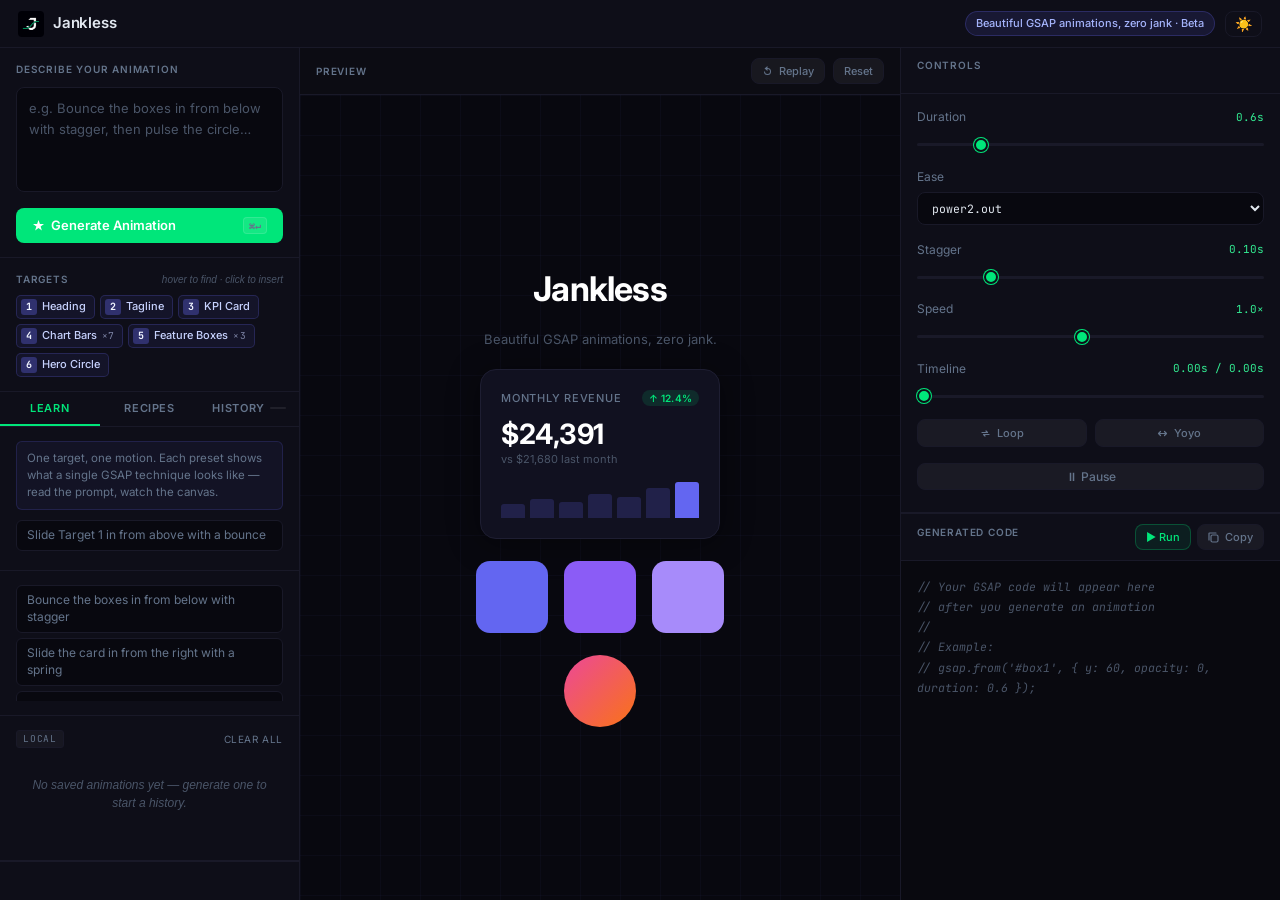
==== commit e5b3b290: "Numbered targets, Learn preset tab, hover-highlight - Targets restructured as numbered+labeled chips" ====
--- a/index.html
+++ b/index.html
@@ -59,19 +59,27 @@
 
       <div class="panel-section">
         <div class="panel-label-row">
-          <label class="panel-label" style="margin-bottom:0;">Targets in canvas</label>
-          <span class="hint" title="Click a chip to insert this selector into your prompt.">click to insert</span>
+          <label class="panel-label" style="margin-bottom:0;">Targets</label>
+          <span class="hint" title="In GSAP, a target is anything a tween animates. Hover to highlight, click to insert.">hover to find · click to insert</span>
         </div>
         <div id="targets" class="targets-row"></div>
       </div>
 
       <div class="panel-tabs">
-        <button class="panel-tab active" data-pane="quickstarts-section">Quick starts</button>
+        <button class="panel-tab active" data-pane="learn-section">Learn</button>
+        <button class="panel-tab" data-pane="recipes-section">Recipes</button>
         <button class="panel-tab" data-pane="history-section">History <span id="history-count" class="tab-count"></span></button>
       </div>
 
-      <div class="panel-section suggestions-section" id="quickstarts-section">
-        <div id="suggestions" class="suggestions"></div>
+      <div class="panel-section suggestions-section" id="learn-section">
+        <div class="learn-intro">
+          One target, one motion. Each preset shows what a single GSAP technique looks like — read the prompt, watch the canvas.
+        </div>
+        <div id="learn-list" class="suggestions"></div>
+      </div>
+
+      <div class="panel-section suggestions-section" id="recipes-section" hidden>
+        <div id="recipes-list" class="suggestions"></div>
       </div>
 
       <div class="panel-section history-section" id="history-section" hidden>
--- a/style.css
+++ b/style.css
@@ -605,39 +605,100 @@
 .targets-row {
   display: flex;
   flex-wrap: wrap;
-  gap: 4px;
-  max-height: 84px;
+  gap: 5px;
+  max-height: 120px;
   overflow-y: auto;
 }
 
 .target-chip {
   background: rgba(99,102,241,0.08);
-  border: 1px solid rgba(99,102,241,0.2);
-  color: #a5b4fc;
-  font-family: 'JetBrains Mono', monospace;
-  font-size: 10.5px;
-  padding: 2px 7px;
-  border-radius: 4px;
+  border: 1px solid rgba(99,102,241,0.22);
+  color: #c7d2fe;
+  font-family: inherit;
+  font-size: 11px;
+  padding: 3px 8px 3px 4px;
+  border-radius: 5px;
   cursor: pointer;
   transition: all 0.12s;
-  line-height: 1.5;
-}
-
-.target-chip:hover {
-  background: rgba(99,102,241,0.18);
-  border-color: rgba(99,102,241,0.45);
-  color: #c7d2fe;
+  line-height: 1.4;
+  display: inline-flex;
+  align-items: center;
+  gap: 5px;
+}
+
+.target-chip .chip-num {
+  background: rgba(99,102,241,0.35);
+  color: #f1f5ff;
+  font-family: 'JetBrains Mono', monospace;
+  font-size: 10px;
+  font-weight: 700;
+  padding: 1px 5px;
+  border-radius: 3px;
+  min-width: 14px;
+  text-align: center;
+}
+
+.target-chip .chip-label {
+  font-weight: 500;
+}
+
+.target-chip .chip-count {
+  font-family: 'JetBrains Mono', monospace;
+  font-size: 9.5px;
+  color: rgba(199,210,254,0.6);
+  letter-spacing: 0.02em;
+}
+
+.target-chip:hover,
+.target-chip:focus {
+  background: rgba(99,102,241,0.22);
+  border-color: rgba(99,102,241,0.55);
+  color: #e0e7ff;
+  outline: none;
+}
+
+.target-chip:hover .chip-num,
+.target-chip:focus .chip-num {
+  background: #6366f1;
 }
 
 [data-theme="light"] .target-chip {
-  background: rgba(99,102,241,0.07);
-  border-color: rgba(99,102,241,0.22);
-  color: #4338ca;
+  background: rgba(99,102,241,0.06);
+  border-color: rgba(99,102,241,0.25);
+  color: #3730a3;
+}
+
+[data-theme="light"] .target-chip .chip-num {
+  background: rgba(99,102,241,0.85);
+  color: #ffffff;
+}
+
+[data-theme="light"] .target-chip .chip-count {
+  color: rgba(55,48,163,0.55);
 }
 
 [data-theme="light"] .target-chip:hover {
   background: rgba(99,102,241,0.14);
   color: #312e81;
+}
+
+/* ─── Learn pane intro ───────────────────────────────── */
+
+.learn-intro {
+  font-size: 11.5px;
+  line-height: 1.5;
+  color: var(--muted-mid);
+  background: rgba(99,102,241,0.06);
+  border: 1px solid rgba(99,102,241,0.18);
+  border-radius: 6px;
+  padding: 8px 10px;
+  margin-bottom: 10px;
+}
+
+[data-theme="light"] .learn-intro {
+  background: rgba(99,102,241,0.05);
+  border-color: rgba(99,102,241,0.18);
+  color: #475569;
 }
 
 /* ─── Panel tabs (Quick starts / History) ─────────── */
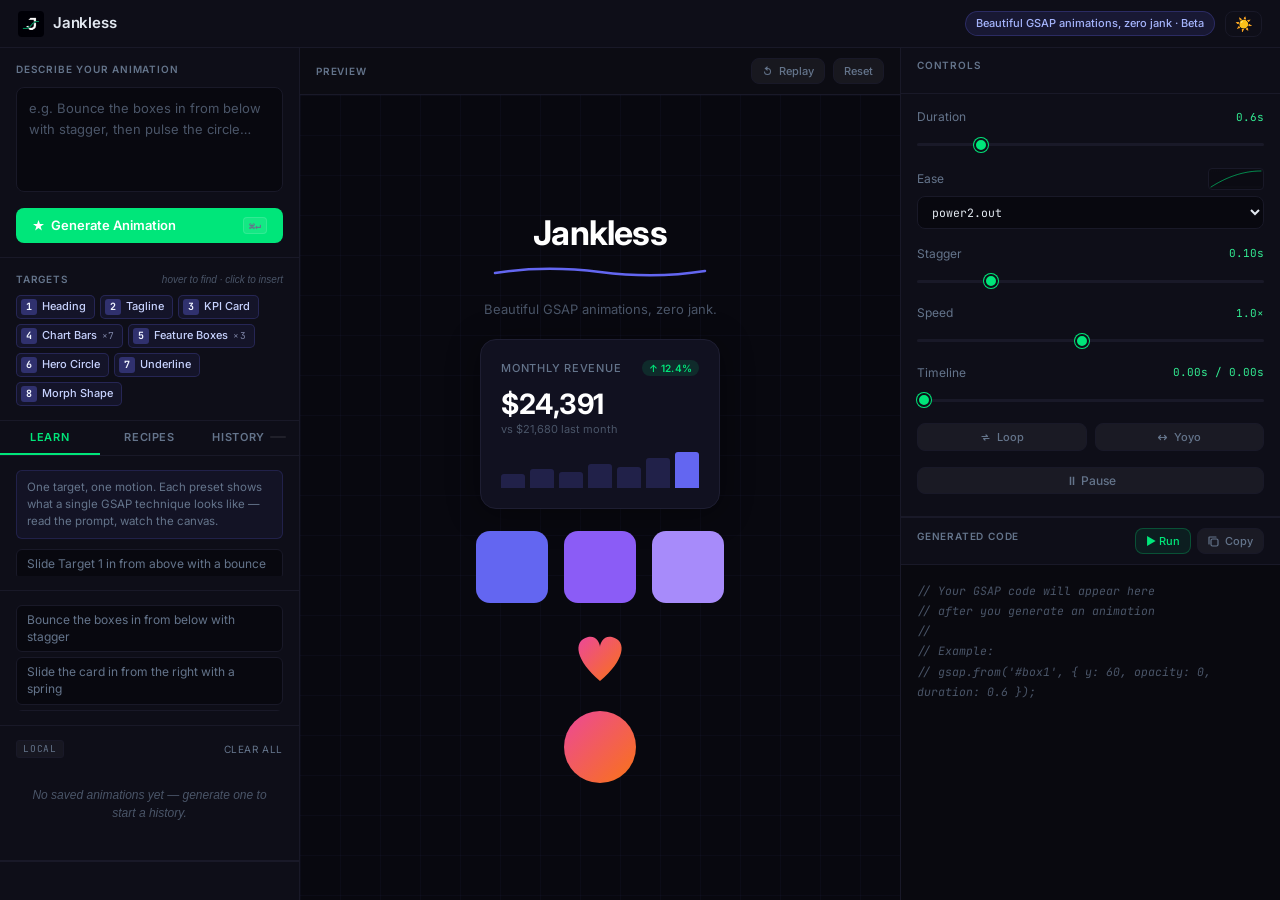
==== commit 72894bda: "Wire in 12 GSAP plugins + ease curve visualizer + new SVG targets - /vendor/: SplitText, DrawSVG, Mo" ====
--- a/index.html
+++ b/index.html
@@ -138,6 +138,7 @@
           <div class="control-group">
             <div class="control-row">
               <span class="control-label">Ease</span>
+              <svg id="ease-curve" class="ease-curve" viewBox="0 0 100 60" preserveAspectRatio="none" aria-hidden="true"></svg>
             </div>
             <select id="ease" class="select">
               <option value="power2.out">power2.out</option>
--- a/style.css
+++ b/style.css
@@ -561,6 +561,23 @@
   box-shadow: 0 1px 0 var(--border);
 }
 
+/* ─── Ease curve preview ──────────────────────────── */
+
+.ease-curve {
+  width: 56px;
+  height: 22px;
+  color: var(--muted-mid);
+  background: rgba(0,0,0,0.2);
+  border: 1px solid var(--border);
+  border-radius: 4px;
+  padding: 2px;
+  overflow: visible;
+}
+
+[data-theme="light"] .ease-curve {
+  background: rgba(0,0,0,0.04);
+}
+
 /* ─── Toggle buttons (Loop / Yoyo) ────────────────── */
 
 .toggle-row {
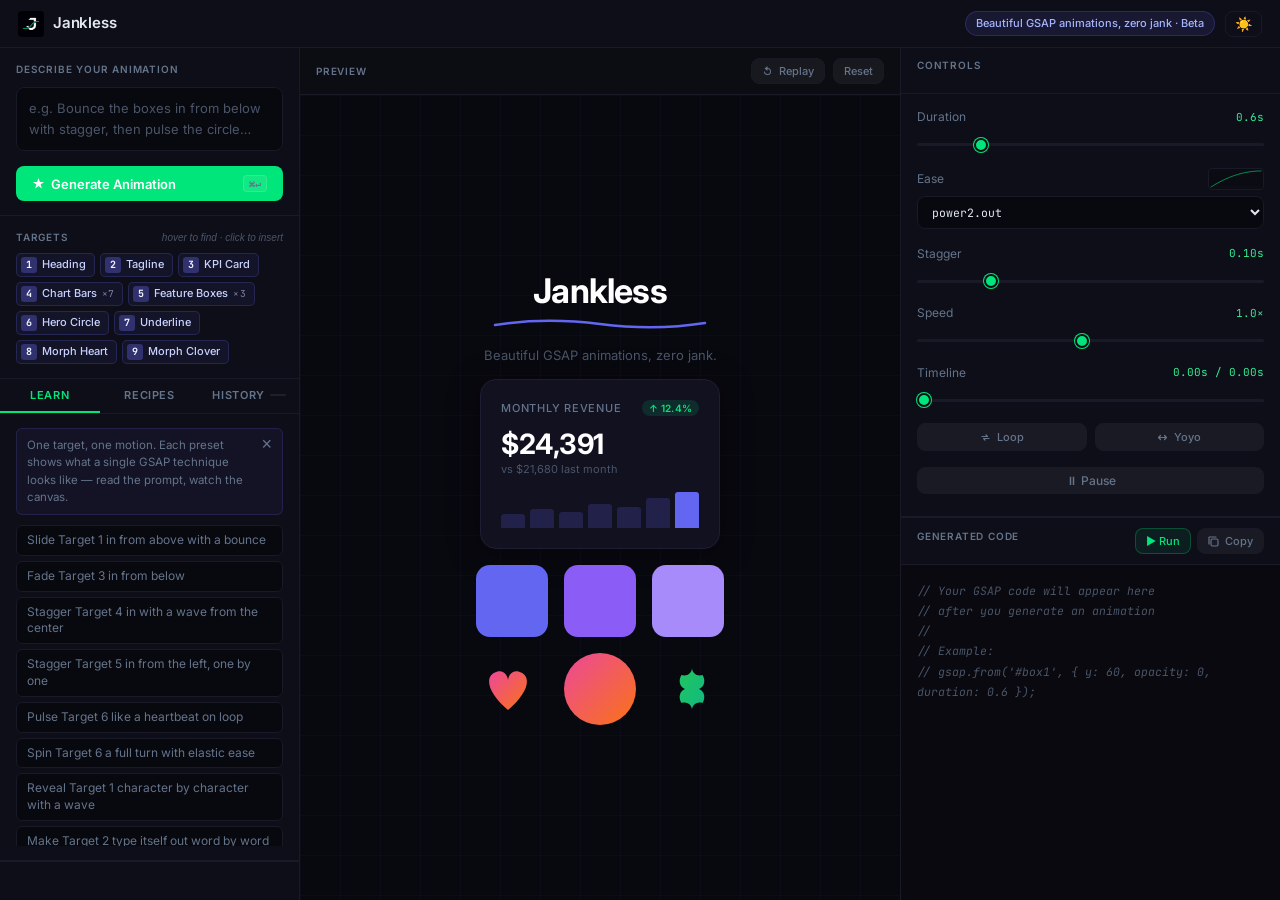
==== commit a6b1f18c: "Halve prompt textarea, make Learn intro dismissible - Prompt textarea rows: 4 -> 2 (frees ~32px abov" ====
--- a/index.html
+++ b/index.html
@@ -46,7 +46,7 @@
           id="prompt"
           class="prompt-input"
           placeholder="e.g. Bounce the boxes in from below with stagger, then pulse the circle…"
-          rows="4"
+          rows="2"
         ></textarea>
         <button id="generate-btn" class="btn btn-primary">
           <svg width="13" height="13" viewBox="0 0 13 13" fill="none">
@@ -72,8 +72,9 @@
       </div>
 
       <div class="panel-section suggestions-section" id="learn-section">
-        <div class="learn-intro">
-          One target, one motion. Each preset shows what a single GSAP technique looks like — read the prompt, watch the canvas.
+        <div class="learn-intro" id="learn-intro">
+          <span class="learn-intro-text">One target, one motion. Each preset shows what a single GSAP technique looks like — read the prompt, watch the canvas.</span>
+          <button class="learn-intro-close" id="learn-intro-close" title="Dismiss this tip" aria-label="Dismiss">×</button>
         </div>
         <div id="learn-list" class="suggestions"></div>
       </div>
--- a/style.css
+++ b/style.css
@@ -150,6 +150,7 @@
 
 .suggestions-section {
   flex: 1;
+  min-height: 0;       /* let it shrink so the inner .suggestions can scroll */
   overflow: hidden;
   display: flex;
   flex-direction: column;
@@ -278,6 +279,7 @@
   flex-direction: column;
   gap: 5px;
   flex: 1;
+  min-height: 0;       /* same fix — flex children need this to scroll */
   overflow-y: auto;
   padding-bottom: 8px;
 }
@@ -710,6 +712,30 @@
   border-radius: 6px;
   padding: 8px 10px;
   margin-bottom: 10px;
+  display: flex;
+  align-items: flex-start;
+  gap: 8px;
+  flex-shrink: 0;
+}
+
+.learn-intro-text { flex: 1; }
+
+.learn-intro-close {
+  background: transparent;
+  border: none;
+  color: var(--muted-mid);
+  font-size: 18px;
+  line-height: 1;
+  cursor: pointer;
+  padding: 0 2px;
+  margin: -2px -2px 0 0;
+  border-radius: 3px;
+  transition: color 0.12s, background 0.12s;
+}
+
+.learn-intro-close:hover {
+  color: var(--text);
+  background: rgba(99,102,241,0.12);
 }
 
 [data-theme="light"] .learn-intro {
@@ -784,9 +810,18 @@
 
 .history-section {
   flex: 1;
+  min-height: 0;       /* same fix — let it shrink so .history-list can scroll */
   overflow: hidden;
   display: flex;
   flex-direction: column;
+}
+
+/* The `hidden` HTML attribute defaults to `display: none`, but our
+   explicit `display: flex` on these sections overrides it. Force the
+   hidden behavior back on with a more specific selector. */
+.suggestions-section[hidden],
+.history-section[hidden] {
+  display: none;
 }
 
 .history-header {
